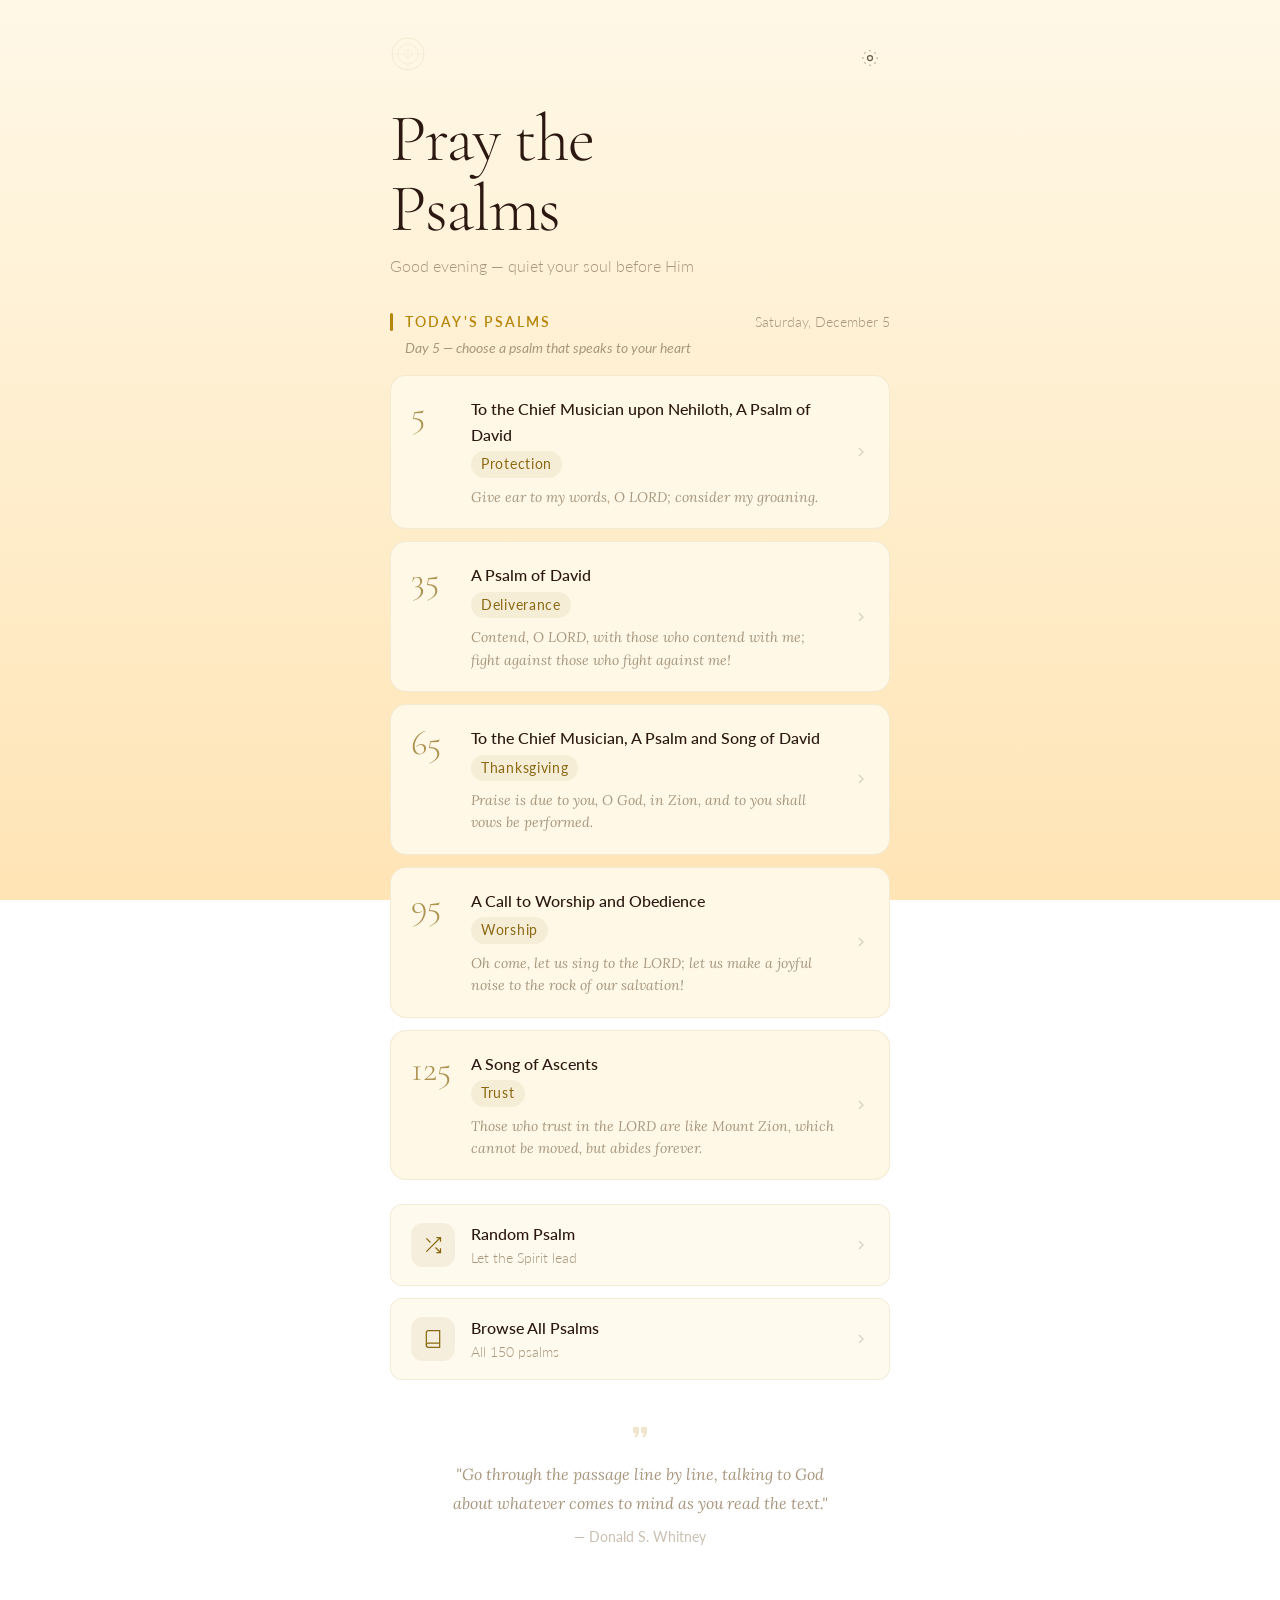
==== index.html @ e2771322 "Initial commit: Pray the Psalms web app + privacy policy" ====
<!DOCTYPE html>
<html lang="en">
<head>
  <meta charset="UTF-8">
  <meta name="viewport" content="width=device-width, initial-scale=1.0, maximum-scale=1.0, user-scalable=no">
  <title>Pray the Psalms</title>
  <meta name="description" content="Pray through the Psalms verse by verse using Donald Whitney's method from Praying the Bible.">
  <meta name="theme-color" content="#FFFDF5">
  <link rel="preconnect" href="https://fonts.googleapis.com">
  <link rel="preconnect" href="https://fonts.gstatic.com" crossorigin>
  <link href="https://fonts.googleapis.com/css2?family=Cormorant+Garamond:ital,wght@0,300;0,400;0,500;0,600;1,400;1,500&family=Lora:ital,wght@0,400;0,500;0,600;1,400;1,500&family=Lato:wght@300;400;500;600&display=swap" rel="stylesheet">
  <link rel="stylesheet" href="style.css">
</head>
<body>
  <div id="app">
    <!-- Home Screen -->
    <div id="home-screen" class="screen active">
      <div class="screen-content">
        <header class="home-header">
          <div class="logo-mark" aria-label="Pray the Psalms">
            <svg width="36" height="36" viewBox="0 0 36 36" fill="none">
              <circle cx="18" cy="18" r="16" stroke="currentColor" stroke-width="0.5" opacity="0.3"/>
              <circle cx="18" cy="18" r="10" stroke="currentColor" stroke-width="0.5" opacity="0.2"/>
              <circle cx="18" cy="18" r="4" stroke="currentColor" stroke-width="0.5" opacity="0.15"/>
              <line x1="18" y1="2" x2="18" y2="34" stroke="currentColor" stroke-width="0.5" opacity="0.1"/>
              <line x1="2" y1="18" x2="34" y2="18" stroke="currentColor" stroke-width="0.5" opacity="0.1"/>
            </svg>
          </div>
          <button class="icon-btn" onclick="showScreen('settings')" aria-label="Settings">
            <svg width="20" height="20" viewBox="0 0 24 24" fill="none" stroke="currentColor" stroke-width="1.5"><path d="M12 3v1m0 16v1m9-9h-1M4 12H3m15.364 6.364l-.707-.707M6.343 6.343l-.707-.707m12.728 0l-.707.707M6.343 17.657l-.707.707"/><circle cx="12" cy="12" r="3"/></svg>
          </button>
        </header>

        <div class="home-title">
          <h1>Pray the<br>Psalms</h1>
          <p class="greeting" id="greeting"></p>
        </div>

        <div class="section-header">
          <div class="section-marker"></div>
          <span class="section-label">TODAY'S PSALMS</span>
          <span class="section-date" id="today-date"></span>
        </div>
        <p class="section-hint" id="day-hint"></p>

        <div id="todays-psalms" class="psalm-cards"></div>

        <div class="actions">
          <button class="action-btn" onclick="openRandomPsalm()">
            <div class="action-icon">
              <svg width="20" height="20" viewBox="0 0 24 24" fill="none" stroke="currentColor" stroke-width="1.5"><path d="M16 3h5v5M4 20L21 3M21 16v5h-5M15 15l6 6M4 4l5 5"/></svg>
            </div>
            <div class="action-text">
              <span class="action-label">Random Psalm</span>
              <span class="action-sub">Let the Spirit lead</span>
            </div>
            <svg class="chevron" width="16" height="16" viewBox="0 0 24 24" fill="none" stroke="currentColor" stroke-width="2"><path d="M9 18l6-6-6-6"/></svg>
          </button>
          <button class="action-btn" onclick="showScreen('browse')">
            <div class="action-icon">
              <svg width="20" height="20" viewBox="0 0 24 24" fill="none" stroke="currentColor" stroke-width="1.5"><path d="M4 19.5A2.5 2.5 0 0 1 6.5 17H20"/><path d="M6.5 2H20v20H6.5A2.5 2.5 0 0 1 4 19.5v-15A2.5 2.5 0 0 1 6.5 2z"/></svg>
            </div>
            <div class="action-text">
              <span class="action-label">Browse All Psalms</span>
              <span class="action-sub">All 150 psalms</span>
            </div>
            <svg class="chevron" width="16" height="16" viewBox="0 0 24 24" fill="none" stroke="currentColor" stroke-width="2"><path d="M9 18l6-6-6-6"/></svg>
          </button>
        </div>

        <div class="home-quote">
          <svg class="quote-icon" width="24" height="24" viewBox="0 0 24 24" fill="currentColor" opacity="0.2"><path d="M6 17h3l2-4V7H5v6h3zm8 0h3l2-4V7h-6v6h3z"/></svg>
          <p class="quote-text">"Go through the passage line by line, talking to God about whatever comes to mind as you read the text."</p>
          <p class="quote-attr">— Donald S. Whitney</p>
        </div>
      </div>
    </div>

    <!-- Prayer Screen -->
    <div id="prayer-screen" class="screen">
      <div class="screen-content">
        <header class="prayer-header">
          <button class="icon-btn" onclick="showScreen('home')" aria-label="Back">
            <svg width="20" height="20" viewBox="0 0 24 24" fill="none" stroke="currentColor" stroke-width="2"><path d="M15 18l-6-6 6-6"/></svg>
          </button>
          <div class="prayer-title-block">
            <h2 id="prayer-psalm-title">Psalm 1</h2>
            <p id="prayer-psalm-subtitle" class="prayer-subtitle"></p>
          </div>
          <button class="icon-btn" id="toggle-view-btn" onclick="toggleView()" aria-label="Toggle view">
            <svg width="20" height="20" viewBox="0 0 24 24" fill="none" stroke="currentColor" stroke-width="1.5"><path d="M4 6h16M4 12h16M4 18h16"/></svg>
          </button>
        </header>

        <div class="theme-badge" id="prayer-theme-badge"></div>

        <!-- Single verse view -->
        <div id="single-verse-view" class="verse-view active">
          <div class="verse-meta">
            <span id="verse-counter">Verse 1 of 6</span>
          </div>
          <div class="progress-bar-container">
            <div class="progress-bar" id="verse-progress"></div>
          </div>
          <div class="verse-display" id="verse-display">
            <div class="verse-number" id="verse-big-number">1</div>
            <p class="verse-text" id="verse-text"></p>
            <div class="prayer-prompt">
              <svg width="16" height="16" viewBox="0 0 24 24" fill="none" stroke="currentColor" stroke-width="1.5"><path d="M20.84 4.61a5.5 5.5 0 0 0-7.78 0L12 5.67l-1.06-1.06a5.5 5.5 0 0 0-7.78 7.78l1.06 1.06L12 21.23l7.78-7.78 1.06-1.06a5.5 5.5 0 0 0 0-7.78z"/></svg>
              <span>Pause. What comes to mind? Talk to God about it.</span>
            </div>
          </div>
          <div class="verse-nav">
            <button class="nav-btn prev-btn" id="prev-btn" onclick="prevVerse()">
              <svg width="18" height="18" viewBox="0 0 24 24" fill="none" stroke="currentColor" stroke-width="2"><path d="M15 18l-6-6 6-6"/></svg>
              Previous
            </button>
            <button class="nav-btn next-btn" id="next-btn" onclick="nextVerse()">
              <span id="next-btn-text">Next Verse</span>
              <svg width="18" height="18" viewBox="0 0 24 24" fill="none" stroke="currentColor" stroke-width="2"><path d="M9 18l6-6-6-6"/></svg>
            </button>
          </div>
        </div>

        <!-- All verses view -->
        <div id="all-verses-view" class="verse-view">
          <div id="all-verses-list" class="all-verses-list"></div>
        </div>
      </div>
    </div>

    <!-- Browse Screen -->
    <div id="browse-screen" class="screen">
      <div class="screen-content">
        <header class="browse-header">
          <button class="icon-btn" onclick="showScreen('home')" aria-label="Back">
            <svg width="20" height="20" viewBox="0 0 24 24" fill="none" stroke="currentColor" stroke-width="2"><path d="M15 18l-6-6 6-6"/></svg>
          </button>
          <h2>All Psalms</h2>
          <div style="width:40px"></div>
        </header>
        <div class="search-bar">
          <svg width="18" height="18" viewBox="0 0 24 24" fill="none" stroke="currentColor" stroke-width="1.5" opacity="0.4"><circle cx="11" cy="11" r="8"/><path d="M21 21l-4.35-4.35"/></svg>
          <input type="text" id="search-input" placeholder="Search psalms..." oninput="filterPsalms()">
        </div>
        <div class="filter-chips" id="filter-chips"></div>
        <p class="results-count" id="results-count"></p>
        <div id="browse-list" class="browse-list"></div>
      </div>
    </div>

    <!-- Settings Screen -->
    <div id="settings-screen" class="screen">
      <div class="screen-content">
        <header class="browse-header">
          <button class="icon-btn" onclick="showScreen('home')" aria-label="Back">
            <svg width="20" height="20" viewBox="0 0 24 24" fill="none" stroke="currentColor" stroke-width="2"><path d="M15 18l-6-6 6-6"/></svg>
          </button>
          <h2>Settings</h2>
          <div style="width:40px"></div>
        </header>

        <div class="settings-section">
          <span class="section-label">TRANSLATION</span>
          <div id="translation-options" class="theme-options"></div>
        </div>

        <div class="settings-section">
          <span class="section-label">THEME</span>
          <div id="theme-options" class="theme-options"></div>
        </div>

        <div class="settings-section">
          <span class="section-label">THE METHOD</span>
          <div class="method-card">
            <div class="method-header">
              <svg width="22" height="22" viewBox="0 0 24 24" fill="none" stroke="currentColor" stroke-width="1.5"><path d="M2 3h6a4 4 0 0 1 4 4v14a3 3 0 0 0-3-3H2z"/><path d="M22 3h-6a4 4 0 0 0-4 4v14a3 3 0 0 1 3-3h7z"/></svg>
              <div>
                <h3>Praying the Bible</h3>
                <p class="method-author">by Donald S. Whitney</p>
              </div>
            </div>
            <div class="method-body">
              <p>The method is simple: go through a psalm line by line, talking to God about whatever comes to mind as you read each verse.</p>
              <p>Each day, you have 5 psalms to choose from based on the day of the month. Scan them quickly and pick the one that best matches where your heart is today.</p>
              <p>The first psalm matches today's date. Each additional psalm adds 30:</p>
              <ul>
                <li>Day 1 → Psalms 1, 31, 61, 91, 121</li>
                <li>Day 15 → Psalms 15, 45, 75, 105, 135</li>
              </ul>
              <p>Read each verse slowly. Pause. Pray about whatever the verse brings to mind. When nothing more comes, move to the next verse.</p>
              <p style="font-style:italic; opacity:0.7">You'll never pray the same prayer twice.</p>
            </div>
          </div>
        </div>

        <div class="settings-section">
          <span class="section-label">PSALMS OF THE DAY CHART</span>
          <div class="chart-card" id="psalms-chart"></div>
        </div>

        <div class="settings-footer">
          <p class="footer-title">Pray the Psalms</p>
          <p class="footer-sub">Built with love for the Word</p>
        </div>
      </div>
    </div>
  </div>

  <script src="translations.js"></script>
  <script src="app.js"></script>
</body>
</html>
---- style.css ----
/* ========================================
   PRAY THE PSALMS — Stylesheet
   Art direction: Sacred, warm, literary
   ======================================== */

/* --- Design Tokens --- */
:root {
  --text-xs: clamp(0.75rem, 0.7rem + 0.25vw, 0.875rem);
  --text-sm: clamp(0.875rem, 0.8rem + 0.35vw, 1rem);
  --text-base: clamp(1rem, 0.95rem + 0.25vw, 1.125rem);
  --text-lg: clamp(1.125rem, 1rem + 0.75vw, 1.5rem);
  --text-xl: clamp(1.5rem, 1.2rem + 1.25vw, 2.25rem);
  --text-2xl: clamp(2rem, 1.2rem + 2.5vw, 3.5rem);
  --text-3xl: clamp(2.5rem, 1rem + 4vw, 5rem);

  --space-1: 0.25rem;
  --space-2: 0.5rem;
  --space-3: 0.75rem;
  --space-4: 1rem;
  --space-5: 1.25rem;
  --space-6: 1.5rem;
  --space-8: 2rem;
  --space-10: 2.5rem;
  --space-12: 3rem;
  --space-16: 4rem;
  --space-20: 5rem;

  --radius-sm: 0.375rem;
  --radius-md: 0.5rem;
  --radius-lg: 0.75rem;
  --radius-xl: 1rem;
  --radius-full: 9999px;

  --transition-interactive: 180ms cubic-bezier(0.16, 1, 0.3, 1);
  --transition-slow: 600ms cubic-bezier(0.16, 1, 0.3, 1);

  --font-display: 'Cormorant Garamond', 'Georgia', serif;
  --font-body: 'Lora', 'Georgia', serif;
  --font-ui: 'Lato', 'Helvetica Neue', sans-serif;

  --content-narrow: 540px;
}

/* --- Theme: Dawn (default) --- */
:root, [data-theme="dawn"] {
  --color-bg: #FFFDF5;
  --color-surface: #FFF8E7;
  --color-surface-2: #FFF3D6;
  --color-border: rgba(139, 105, 20, 0.1);
  --color-border-strong: rgba(139, 105, 20, 0.2);
  --color-text: #2C1810;
  --color-text-muted: #6B5A48;
  --color-text-faint: #A8977E;
  --color-primary: #8B6914;
  --color-primary-light: rgba(139, 105, 20, 0.08);
  --color-accent: #B8860B;
  --color-gradient-start: #FFF8E7;
  --color-gradient-end: #FFE4B5;
  --theme-glow: rgba(212, 168, 67, 0.06);
}

[data-theme="forest"] {
  --color-bg: #F7FAF5;
  --color-surface: #F0F5EC;
  --color-surface-2: #E4EDDB;
  --color-border: rgba(45, 80, 22, 0.1);
  --color-border-strong: rgba(45, 80, 22, 0.2);
  --color-text: #1A2E0D;
  --color-text-muted: #3D5A28;
  --color-text-faint: #7A9B60;
  --color-primary: #2D5016;
  --color-primary-light: rgba(45, 80, 22, 0.08);
  --color-accent: #6B8E23;
  --color-gradient-start: #F0F5EC;
  --color-gradient-end: #D4E8C4;
  --theme-glow: rgba(107, 142, 35, 0.06);
}

[data-theme="ocean"] {
  --color-bg: #F5FAFE;
  --color-surface: #ECF4F9;
  --color-surface-2: #DAE9F3;
  --color-border: rgba(26, 75, 110, 0.1);
  --color-border-strong: rgba(26, 75, 110, 0.2);
  --color-text: #0D2333;
  --color-text-muted: #2A5070;
  --color-text-faint: #6A98B8;
  --color-primary: #1A4B6E;
  --color-primary-light: rgba(26, 75, 110, 0.08);
  --color-accent: #4A90B8;
  --color-gradient-start: #ECF4F9;
  --color-gradient-end: #C4DFF0;
  --theme-glow: rgba(74, 144, 184, 0.06);
}

[data-theme="twilight"] {
  --color-bg: #F9F5FE;
  --color-surface: #F3EEF9;
  --color-surface-2: #E8DCF3;
  --color-border: rgba(74, 45, 110, 0.1);
  --color-border-strong: rgba(74, 45, 110, 0.2);
  --color-text: #1F0D33;
  --color-text-muted: #5A3880;
  --color-text-faint: #9878B8;
  --color-primary: #4A2D6E;
  --color-primary-light: rgba(74, 45, 110, 0.08);
  --color-accent: #9B6BC6;
  --color-gradient-start: #F3EEF9;
  --color-gradient-end: #DCC8F0;
  --theme-glow: rgba(155, 107, 198, 0.06);
}

[data-theme="night"] {
  --color-bg: #0F0F1A;
  --color-surface: #1A1A2E;
  --color-surface-2: #24243A;
  --color-border: rgba(205, 184, 124, 0.12);
  --color-border-strong: rgba(205, 184, 124, 0.2);
  --color-text: #E8E0D0;
  --color-text-muted: #B0A890;
  --color-text-faint: #706858;
  --color-primary: #CDB87C;
  --color-primary-light: rgba(205, 184, 124, 0.1);
  --color-accent: #D4A843;
  --color-gradient-start: #1A1A2E;
  --color-gradient-end: #16213E;
  --theme-glow: rgba(212, 168, 67, 0.08);
}

/* --- Base Reset --- */
*, *::before, *::after {
  box-sizing: border-box;
  margin: 0;
  padding: 0;
}

html {
  -webkit-font-smoothing: antialiased;
  -moz-osx-font-smoothing: grayscale;
  text-rendering: optimizeLegibility;
  scroll-behavior: smooth;
  height: 100%;
}

body {
  min-height: 100dvh;
  font-family: var(--font-ui);
  font-size: var(--text-base);
  color: var(--color-text);
  background: linear-gradient(180deg, var(--color-gradient-start), var(--color-gradient-end));
  background-attachment: fixed;
  line-height: 1.6;
  overflow-x: hidden;
}

button { cursor: pointer; background: none; border: none; font: inherit; color: inherit; }
input { font: inherit; color: inherit; }

h1, h2, h3, h4 { line-height: 1.15; }
p { max-width: 72ch; }

::selection {
  background: var(--color-primary-light);
  color: var(--color-text);
}

/* --- Screen Management --- */
#app {
  max-width: var(--content-narrow);
  margin: 0 auto;
  min-height: 100dvh;
  position: relative;
}

.screen {
  display: none;
  min-height: 100dvh;
  animation: fadeIn 0.4s ease-out;
}

.screen.active { display: block; }

.screen-content {
  padding: var(--space-5);
  padding-bottom: var(--space-10);
}

@keyframes fadeIn {
  from { opacity: 0; transform: translateY(8px); }
  to { opacity: 1; transform: translateY(0); }
}

@keyframes verseIn {
  from { opacity: 0; transform: translateY(16px); }
  to { opacity: 1; transform: translateY(0); }
}

/* --- Home Screen --- */
.home-header {
  display: flex;
  justify-content: space-between;
  align-items: center;
  padding: var(--space-4) 0;
}

.logo-mark {
  color: var(--color-primary);
  opacity: 0.6;
}

.icon-btn {
  width: 40px;
  height: 40px;
  display: flex;
  align-items: center;
  justify-content: center;
  border-radius: var(--radius-lg);
  color: var(--color-text-muted);
  transition: background var(--transition-interactive), color var(--transition-interactive);
}
.icon-btn:hover {
  background: var(--color-primary-light);
  color: var(--color-text);
}

.home-title {
  padding: var(--space-2) 0 var(--space-8);
}

.home-title h1 {
  font-family: var(--font-display);
  font-size: var(--text-3xl);
  font-weight: 300;
  color: var(--color-text);
  letter-spacing: -0.02em;
  line-height: 1.05;
}

.greeting {
  font-family: var(--font-ui);
  font-size: var(--text-sm);
  color: var(--color-text-faint);
  margin-top: var(--space-2);
  font-weight: 300;
}

/* --- Section Headers --- */
.section-header {
  display: flex;
  align-items: center;
  gap: var(--space-3);
}

.section-marker {
  width: 3px;
  height: 18px;
  background: var(--color-accent);
  border-radius: 2px;
}

.section-label {
  font-family: var(--font-ui);
  font-size: var(--text-xs);
  font-weight: 600;
  letter-spacing: 0.15em;
  color: var(--color-accent);
  text-transform: uppercase;
}

.section-date {
  margin-left: auto;
  font-family: var(--font-ui);
  font-size: var(--text-xs);
  color: var(--color-text-faint);
  font-weight: 300;
}

.section-hint {
  font-family: var(--font-ui);
  font-size: var(--text-xs);
  color: var(--color-text-faint);
  font-style: italic;
  margin-top: var(--space-1);
  margin-bottom: var(--space-4);
  padding-left: calc(3px + var(--space-3));
}

/* --- Psalm Cards --- */
.psalm-cards {
  display: flex;
  flex-direction: column;
  gap: var(--space-3);
}

.psalm-card {
  background: var(--color-surface);
  border: 1px solid var(--color-border);
  border-radius: var(--radius-xl);
  padding: var(--space-5);
  cursor: pointer;
  position: relative;
  overflow: hidden;
  transition: transform var(--transition-interactive), box-shadow var(--transition-interactive), border-color var(--transition-interactive);
}

.psalm-card::before {
  content: '';
  position: absolute;
  inset: 0;
  background: var(--theme-glow);
  opacity: 0;
  transition: opacity var(--transition-interactive);
}

.psalm-card:hover {
  transform: translateY(-1px);
  box-shadow: 0 4px 20px var(--theme-glow);
  border-color: var(--color-border-strong);
}
.psalm-card:hover::before { opacity: 1; }

.psalm-card-inner {
  position: relative;
  display: flex;
  gap: var(--space-4);
  align-items: flex-start;
}

.psalm-card-number {
  font-family: var(--font-display);
  font-size: var(--text-xl);
  font-weight: 300;
  color: var(--color-primary);
  opacity: 0.7;
  min-width: 44px;
  line-height: 1;
}

.psalm-card-body { flex: 1; min-width: 0; }

.psalm-card-title {
  font-family: var(--font-ui);
  font-size: var(--text-sm);
  font-weight: 500;
  color: var(--color-text);
}

.psalm-card-theme {
  display: inline-block;
  font-family: var(--font-ui);
  font-size: var(--text-xs);
  letter-spacing: 0.05em;
  color: var(--color-primary);
  background: var(--color-primary-light);
  padding: 2px 10px;
  border-radius: var(--radius-full);
  margin-top: var(--space-1);
  font-weight: 400;
}

.psalm-card-preview {
  font-family: var(--font-body);
  font-size: var(--text-xs);
  color: var(--color-text-faint);
  font-style: italic;
  margin-top: var(--space-2);
  line-height: 1.6;
  display: -webkit-box;
  -webkit-line-clamp: 2;
  -webkit-box-orient: vertical;
  overflow: hidden;
}

.psalm-card-chevron {
  color: var(--color-text-faint);
  opacity: 0.4;
  flex-shrink: 0;
  align-self: center;
}

/* --- Action Buttons --- */
.actions {
  display: flex;
  flex-direction: column;
  gap: var(--space-3);
  margin-top: var(--space-6);
}

.action-btn {
  display: flex;
  align-items: center;
  gap: var(--space-4);
  width: 100%;
  padding: var(--space-4) var(--space-5);
  background: color-mix(in srgb, var(--color-surface) 70%, transparent);
  border: 1px solid var(--color-border);
  border-radius: var(--radius-lg);
  text-align: left;
  transition: transform var(--transition-interactive), background var(--transition-interactive);
}
.action-btn:hover {
  transform: translateY(-1px);
  background: var(--color-surface);
}

.action-icon {
  width: 44px;
  height: 44px;
  display: flex;
  align-items: center;
  justify-content: center;
  background: var(--color-primary-light);
  border-radius: var(--radius-lg);
  color: var(--color-primary);
  flex-shrink: 0;
}

.action-text { flex: 1; }

.action-label {
  display: block;
  font-family: var(--font-ui);
  font-size: var(--text-sm);
  font-weight: 500;
  color: var(--color-text);
}

.action-sub {
  display: block;
  font-family: var(--font-ui);
  font-size: var(--text-xs);
  color: var(--color-text-faint);
  font-weight: 300;
}

.chevron { color: var(--color-text-faint); opacity: 0.4; flex-shrink: 0; }

/* --- Home Quote --- */
.home-quote {
  text-align: center;
  padding: var(--space-10) var(--space-4);
}

.quote-icon { color: var(--color-accent); margin: 0 auto var(--space-2); }

.quote-text {
  font-family: var(--font-body);
  font-size: var(--text-sm);
  color: var(--color-text-faint);
  font-style: italic;
  line-height: 1.8;
  max-width: 400px;
  margin: 0 auto;
}

.quote-attr {
  font-family: var(--font-ui);
  font-size: var(--text-xs);
  color: var(--color-text-faint);
  opacity: 0.6;
  margin-top: var(--space-2);
}

/* --- Prayer Screen --- */
.prayer-header {
  display: flex;
  align-items: center;
  padding: var(--space-2) 0;
  gap: var(--space-2);
}

.prayer-title-block {
  flex: 1;
  text-align: center;
}

.prayer-title-block h2 {
  font-family: var(--font-display);
  font-size: var(--text-lg);
  font-weight: 500;
  color: var(--color-text);
}

.prayer-subtitle {
  font-family: var(--font-ui);
  font-size: var(--text-xs);
  color: var(--color-text-faint);
}

.theme-badge {
  text-align: center;
  margin: var(--space-2) 0 var(--space-4);
}

.theme-badge span {
  display: inline-block;
  font-family: var(--font-ui);
  font-size: 0.7rem;
  font-weight: 500;
  letter-spacing: 0.2em;
  text-transform: uppercase;
  color: var(--color-primary);
  background: var(--color-primary-light);
  padding: var(--space-1) var(--space-4);
  border-radius: var(--radius-full);
}

/* Verse views */
.verse-view { display: none; }
.verse-view.active { display: flex; flex-direction: column; }

/* Single verse */
#single-verse-view {
  min-height: calc(100dvh - 140px);
}

.verse-meta {
  text-align: center;
  font-family: var(--font-ui);
  font-size: var(--text-xs);
  color: var(--color-text-faint);
}

.progress-bar-container {
  margin: var(--space-2) var(--space-8) 0;
  height: 3px;
  background: var(--color-primary-light);
  border-radius: 4px;
  overflow: hidden;
}

.progress-bar {
  height: 100%;
  background: color-mix(in srgb, var(--color-primary) 40%, transparent);
  border-radius: 4px;
  transition: width 0.4s ease;
}

.verse-display {
  flex: 1;
  display: flex;
  flex-direction: column;
  align-items: center;
  justify-content: center;
  padding: var(--space-8) var(--space-4);
  text-align: center;
  animation: verseIn 0.5s ease-out;
  touch-action: pan-y;
}

.verse-number {
  font-family: var(--font-display);
  font-size: clamp(3.5rem, 2rem + 6vw, 5rem);
  font-weight: 200;
  color: var(--color-primary);
  opacity: 0.15;
  line-height: 1;
  margin-bottom: var(--space-4);
  user-select: none;
}

.verse-text {
  font-family: var(--font-body);
  font-size: clamp(1.15rem, 1rem + 0.8vw, 1.4rem);
  line-height: 1.85;
  color: var(--color-text);
  max-width: 480px;
  font-weight: 400;
}

.prayer-prompt {
  display: flex;
  align-items: center;
  gap: var(--space-3);
  margin-top: var(--space-8);
  padding: var(--space-4);
  background: color-mix(in srgb, var(--color-surface) 50%, transparent);
  border: 1px solid var(--color-border);
  border-radius: var(--radius-lg);
  max-width: 380px;
}

.prayer-prompt svg {
  flex-shrink: 0;
  color: var(--color-accent);
  opacity: 0.5;
}

.prayer-prompt span {
  font-family: var(--font-ui);
  font-size: var(--text-xs);
  font-style: italic;
  color: var(--color-text-faint);
  line-height: 1.5;
}

/* Navigation */
.verse-nav {
  display: flex;
  gap: var(--space-3);
  padding: var(--space-4) 0 var(--space-6);
}

.nav-btn {
  flex: 1;
  display: flex;
  align-items: center;
  justify-content: center;
  gap: var(--space-2);
  height: 52px;
  border-radius: var(--radius-lg);
  font-family: var(--font-ui);
  font-size: var(--text-sm);
  font-weight: 500;
  transition: transform var(--transition-interactive), opacity var(--transition-interactive);
}

.nav-btn:active { transform: scale(0.97); }

.prev-btn {
  background: var(--color-surface);
  border: 1px solid var(--color-border);
  color: var(--color-text-muted);
}
.prev-btn:disabled {
  opacity: 0.3;
  cursor: default;
}

.next-btn {
  background: var(--color-primary);
  color: #fff;
}
.next-btn:disabled {
  opacity: 0.4;
  cursor: default;
}

/* All verses view */
.all-verses-list {
  display: flex;
  flex-direction: column;
  gap: var(--space-2);
  padding-bottom: var(--space-10);
}

.all-verse-item {
  display: flex;
  gap: var(--space-3);
  padding: var(--space-3) var(--space-4);
  border-radius: var(--radius-lg);
  cursor: pointer;
  transition: background var(--transition-interactive);
}

.all-verse-item:hover {
  background: var(--color-primary-light);
}

.all-verse-item.current {
  background: var(--color-primary-light);
  border: 1px solid var(--color-border-strong);
}

.all-verse-num {
  font-family: var(--font-ui);
  font-size: var(--text-xs);
  font-weight: 600;
  color: var(--color-accent);
  opacity: 0.6;
  width: 28px;
  flex-shrink: 0;
  padding-top: 3px;
}

.all-verse-text {
  font-family: var(--font-body);
  font-size: var(--text-base);
  line-height: 1.7;
  color: var(--color-text-muted);
}

.all-verse-item.current .all-verse-text {
  color: var(--color-text);
}

/* --- Browse Screen --- */
.browse-header {
  display: flex;
  align-items: center;
  padding: var(--space-2) 0;
  gap: var(--space-2);
}

.browse-header h2 {
  flex: 1;
  text-align: center;
  font-family: var(--font-display);
  font-size: var(--text-lg);
  font-weight: 500;
}

.search-bar {
  display: flex;
  align-items: center;
  gap: var(--space-3);
  padding: var(--space-3) var(--space-4);
  background: var(--color-surface);
  border: 1px solid var(--color-border);
  border-radius: var(--radius-lg);
  margin-top: var(--space-4);
}

.search-bar input {
  flex: 1;
  border: none;
  background: transparent;
  outline: none;
  font-size: var(--text-sm);
}

.search-bar input::placeholder { color: var(--color-text-faint); }

.filter-chips {
  display: flex;
  gap: var(--space-2);
  overflow-x: auto;
  padding: var(--space-3) 0;
  scrollbar-width: none;
  -ms-overflow-style: none;
}
.filter-chips::-webkit-scrollbar { display: none; }

.chip {
  white-space: nowrap;
  padding: var(--space-2) var(--space-4);
  border-radius: var(--radius-full);
  font-family: var(--font-ui);
  font-size: var(--text-xs);
  font-weight: 500;
  cursor: pointer;
  border: 1px solid var(--color-border);
  background: var(--color-surface);
  color: var(--color-text-muted);
  transition: all var(--transition-interactive);
}
.chip.active {
  background: var(--color-primary);
  color: #fff;
  border-color: var(--color-primary);
}
.chip:hover:not(.active) {
  border-color: var(--color-border-strong);
}

.results-count {
  font-family: var(--font-ui);
  font-size: var(--text-xs);
  color: var(--color-text-faint);
  padding: var(--space-1) var(--space-1);
}

.browse-list {
  display: flex;
  flex-direction: column;
  gap: var(--space-1);
}

.browse-item {
  display: flex;
  align-items: center;
  gap: var(--space-3);
  padding: var(--space-3) var(--space-4);
  border-radius: var(--radius-lg);
  cursor: pointer;
  background: color-mix(in srgb, var(--color-surface) 60%, transparent);
  transition: background var(--transition-interactive);
}
.browse-item:hover {
  background: var(--color-surface);
}

.browse-item-num {
  width: 42px;
  height: 42px;
  display: flex;
  align-items: center;
  justify-content: center;
  background: var(--color-primary-light);
  border-radius: var(--radius-md);
  font-family: var(--font-ui);
  font-size: var(--text-sm);
  font-weight: 600;
  color: var(--color-primary);
  flex-shrink: 0;
}

.browse-item-body { flex: 1; min-width: 0; }

.browse-item-title {
  font-family: var(--font-ui);
  font-size: var(--text-sm);
  font-weight: 500;
  color: var(--color-text);
  white-space: nowrap;
  overflow: hidden;
  text-overflow: ellipsis;
}

.browse-item-meta {
  font-family: var(--font-ui);
  font-size: var(--text-xs);
  color: var(--color-text-faint);
  font-weight: 300;
}

.browse-item-chevron {
  color: var(--color-text-faint);
  opacity: 0.3;
  flex-shrink: 0;
}

/* --- Settings Screen --- */
.settings-section {
  margin-top: var(--space-6);
}

.settings-section > .section-label {
  display: block;
  margin-bottom: var(--space-3);
}

.theme-options {
  display: flex;
  flex-direction: column;
  gap: var(--space-2);
}

.theme-option {
  display: flex;
  align-items: center;
  gap: var(--space-4);
  padding: var(--space-4);
  border-radius: var(--radius-lg);
  border: 1px solid var(--color-border);
  background: var(--color-surface);
  cursor: pointer;
  transition: border-color var(--transition-interactive);
}

.theme-option.active {
  border-color: var(--color-primary);
  border-width: 2px;
  background: var(--color-primary-light);
}

.theme-option:hover:not(.active) {
  border-color: var(--color-border-strong);
}

.theme-swatch {
  width: 44px;
  height: 44px;
  border-radius: var(--radius-md);
  flex-shrink: 0;
}

.theme-option-body { flex: 1; }

.theme-option-name {
  font-family: var(--font-ui);
  font-size: var(--text-sm);
  font-weight: 500;
  color: var(--color-text);
}

.theme-option-desc {
  font-family: var(--font-ui);
  font-size: var(--text-xs);
  color: var(--color-text-faint);
  font-weight: 300;
}

.theme-check {
  color: var(--color-primary);
  flex-shrink: 0;
}

/* Translation badge */
.translation-icon {
  width: 44px;
  height: 44px;
  display: flex;
  align-items: center;
  justify-content: center;
  background: var(--color-primary-light);
  border-radius: var(--radius-md);
  flex-shrink: 0;
}

.translation-badge {
  font-family: var(--font-ui);
  font-size: var(--text-xs);
  font-weight: 700;
  color: var(--color-primary);
  letter-spacing: 0.02em;
}

/* Method card */
.method-card {
  background: var(--color-surface);
  border: 1px solid var(--color-border);
  border-radius: var(--radius-lg);
  padding: var(--space-5);
}

.method-header {
  display: flex;
  align-items: center;
  gap: var(--space-3);
  color: var(--color-accent);
  margin-bottom: var(--space-4);
}

.method-header h3 {
  font-family: var(--font-display);
  font-size: var(--text-lg);
  font-weight: 500;
  color: var(--color-text);
}

.method-author {
  font-family: var(--font-ui);
  font-size: var(--text-xs);
  color: var(--color-text-faint);
}

.method-body p {
  font-family: var(--font-ui);
  font-size: var(--text-sm);
  color: var(--color-text-muted);
  line-height: 1.7;
  margin-bottom: var(--space-3);
}

.method-body ul {
  list-style: none;
  padding-left: var(--space-4);
  margin-bottom: var(--space-3);
}

.method-body li {
  font-family: var(--font-ui);
  font-size: var(--text-sm);
  color: var(--color-text-muted);
  line-height: 1.7;
  position: relative;
  padding-left: var(--space-4);
}
.method-body li::before {
  content: '•';
  position: absolute;
  left: 0;
  color: var(--color-accent);
}

/* Chart */
.chart-card {
  background: var(--color-surface);
  border: 1px solid var(--color-border);
  border-radius: var(--radius-lg);
  padding: var(--space-4);
}

.chart-row {
  display: flex;
  padding: var(--space-2) var(--space-1);
  border-bottom: 1px solid var(--color-border);
}
.chart-row:last-child { border-bottom: none; }

.chart-day {
  width: 32px;
  font-family: var(--font-ui);
  font-size: var(--text-xs);
  font-weight: 600;
  color: var(--color-accent);
}

.chart-psalms {
  font-family: var(--font-ui);
  font-size: var(--text-xs);
  color: var(--color-text-muted);
  font-weight: 300;
}

.settings-footer {
  text-align: center;
  padding: var(--space-10) 0 var(--space-4);
}

.footer-title {
  font-family: var(--font-display);
  font-size: var(--text-lg);
  color: var(--color-text-faint);
  opacity: 0.5;
}

.footer-sub {
  font-family: var(--font-ui);
  font-size: var(--text-xs);
  color: var(--color-text-faint);
  opacity: 0.4;
  font-style: italic;
}

/* --- Responsive --- */
@media (max-width: 400px) {
  .screen-content { padding: var(--space-4); }
  .psalm-card { padding: var(--space-4); }
  .verse-display { padding: var(--space-6) var(--space-2); }
}

@media (prefers-reduced-motion: reduce) {
  *, *::before, *::after {
    animation-duration: 0.01ms !important;
    transition-duration: 0.01ms !important;
  }
}
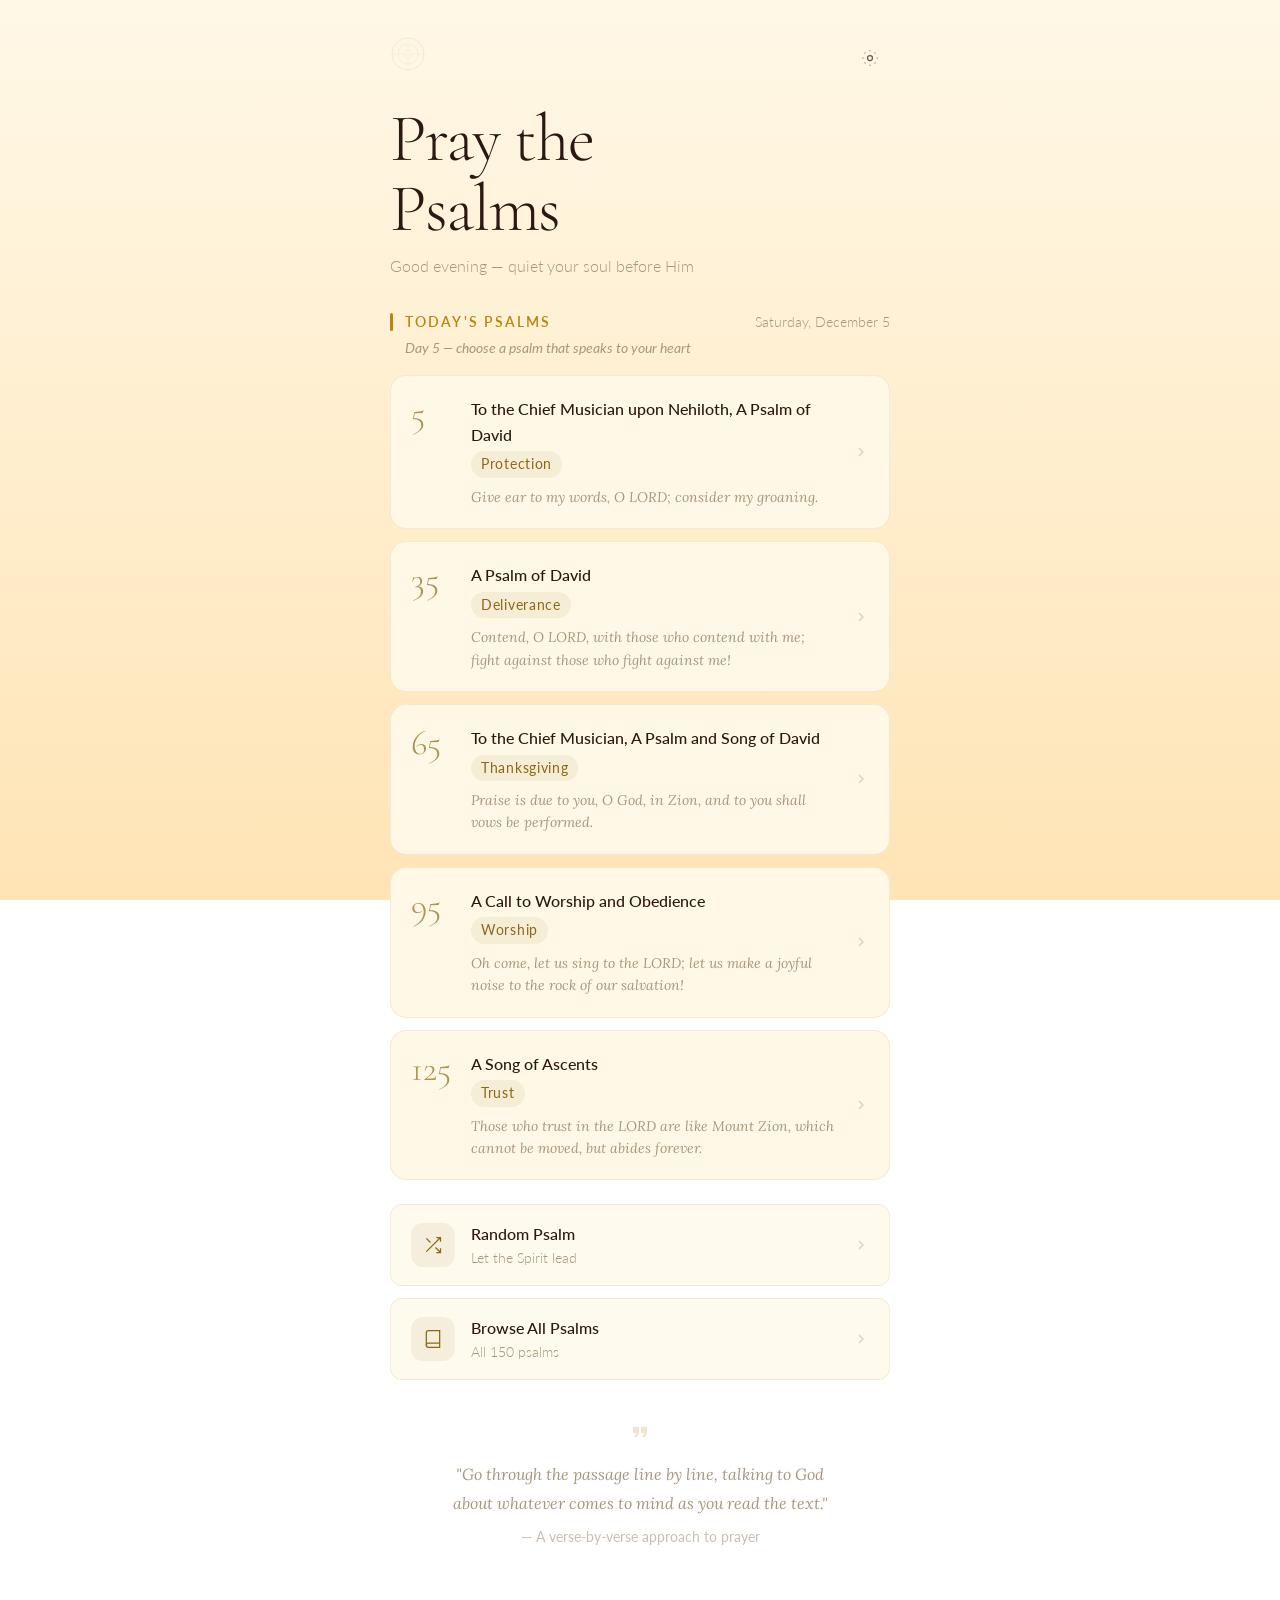
==== commit c8eeb651: "Remove Whitney/Praying the Bible references from site - Update meta description - Replace Whitney at" ====
--- a/index.html
+++ b/index.html
@@ -4,7 +4,7 @@
   <meta charset="UTF-8">
   <meta name="viewport" content="width=device-width, initial-scale=1.0, maximum-scale=1.0, user-scalable=no">
   <title>Pray the Psalms</title>
-  <meta name="description" content="Pray through the Psalms verse by verse using Donald Whitney's method from Praying the Bible.">
+  <meta name="description" content="Pray through the Psalms verse by verse. A Scripture-led approach to daily prayer with six translations and five visual themes.">
   <meta name="theme-color" content="#FFFDF5">
   <link rel="preconnect" href="https://fonts.googleapis.com">
   <link rel="preconnect" href="https://fonts.gstatic.com" crossorigin>
@@ -71,7 +71,7 @@
         <div class="home-quote">
           <svg class="quote-icon" width="24" height="24" viewBox="0 0 24 24" fill="currentColor" opacity="0.2"><path d="M6 17h3l2-4V7H5v6h3zm8 0h3l2-4V7h-6v6h3z"/></svg>
           <p class="quote-text">"Go through the passage line by line, talking to God about whatever comes to mind as you read the text."</p>
-          <p class="quote-attr">— Donald S. Whitney</p>
+          <p class="quote-attr">— A verse-by-verse approach to prayer</p>
         </div>
       </div>
     </div>
@@ -176,8 +176,8 @@
             <div class="method-header">
               <svg width="22" height="22" viewBox="0 0 24 24" fill="none" stroke="currentColor" stroke-width="1.5"><path d="M2 3h6a4 4 0 0 1 4 4v14a3 3 0 0 0-3-3H2z"/><path d="M22 3h-6a4 4 0 0 0-4 4v14a3 3 0 0 1 3-3h7z"/></svg>
               <div>
-                <h3>Praying the Bible</h3>
-                <p class="method-author">by Donald S. Whitney</p>
+                <h3>Verse-by-Verse Prayer</h3>
+                <p class="method-author">A Scripture-led approach</p>
               </div>
             </div>
             <div class="method-body">
